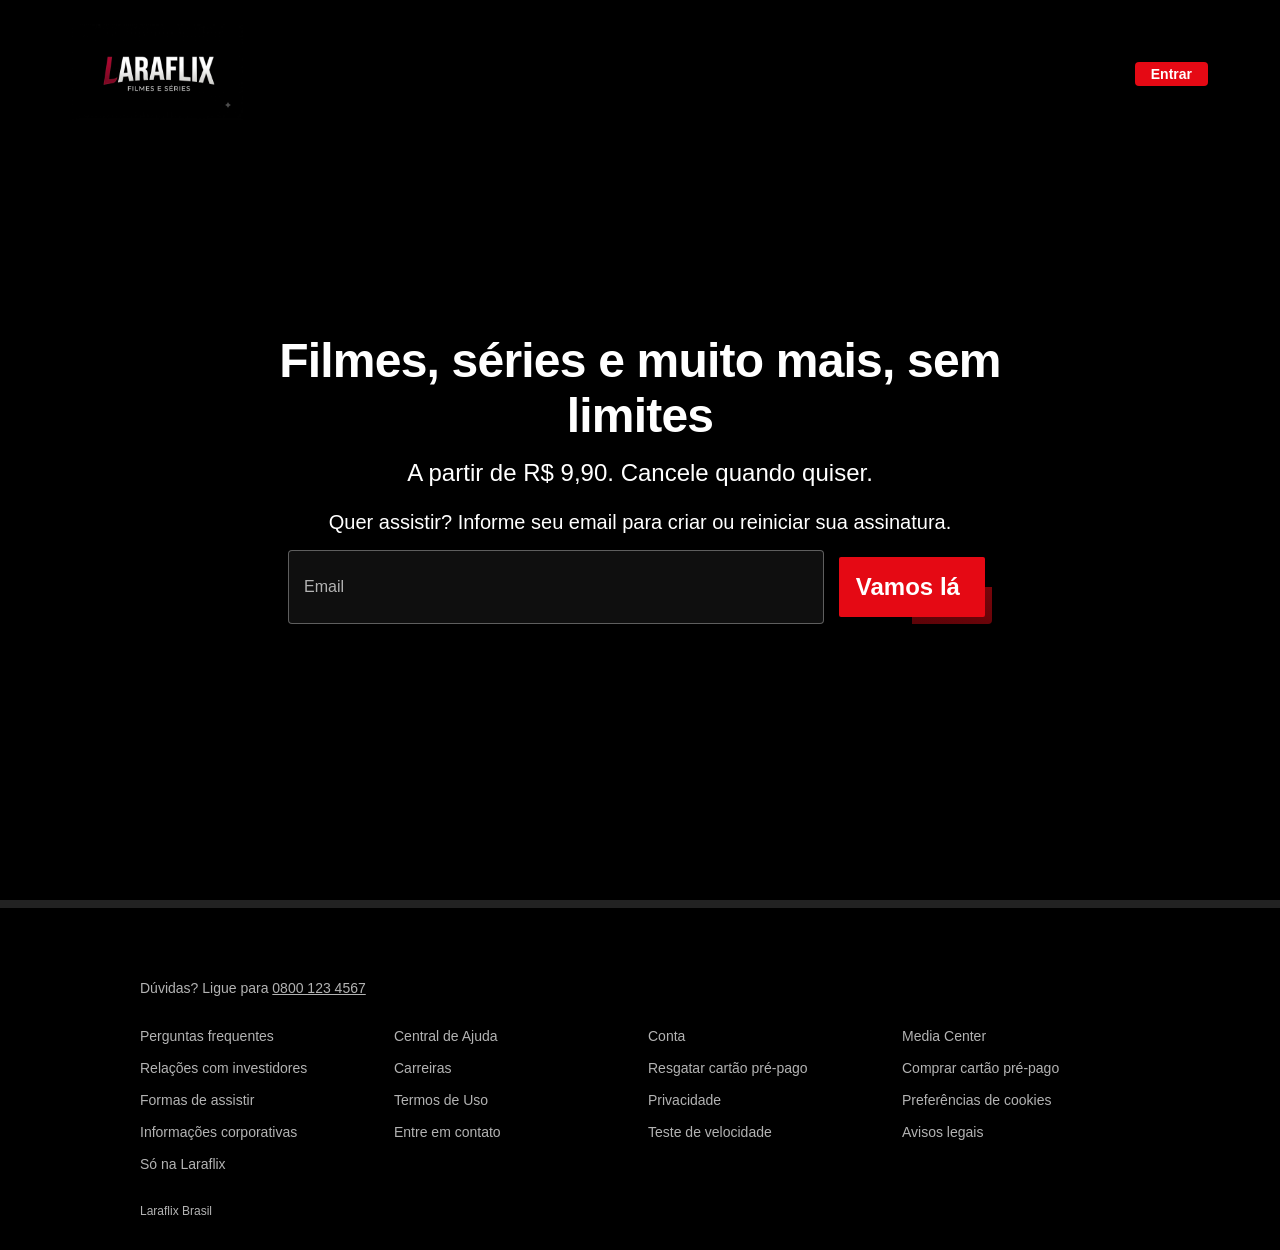
==== Módulo_02/index.html @ de3150d5 "Atividades do módulo 01 e 02" ====
<!DOCTYPE html>
<html lang="pt-BR">

<head>
    <meta charset="UTF-8">
    <meta name="viewport" content="width=device-width, initial-scale=1.0">
    <title>Laraflix</title>
    <link rel="stylesheet" href="style.css">
</head>

<body>

    <header class="main-header">
        <div class="header-container">
            <a href="index.html" class="logo-link">
                <img class="logo" src="Imagens para o site/watermarked_img_7623017582704146516.jpg" alt="Laraflix">
            </a>
            <div class="header-actions">
                <button class="btn btn-primary">Entrar</button>
            </div>
        </div>
    </header>

    <main class="hero">
        <div class="hero-background">
            <div class="hero-overlay"></div>
        </div>

        <div class="hero-content">
            <h1>Filmes, séries e muito mais, sem limites</h1>
            <p class="subtitle">A partir de R$ 9,90. Cancele quando quiser.</p>
            <form class="cta-form" id="registrationForm" novalidate>
                <h3>Quer assistir? Informe seu email para criar ou reiniciar sua assinatura.</h3>
                <div class="form-group-container">
                    <div class="form-group">
                        <input type="email" id="userEmail" placeholder=" " required>
                        <label for="userEmail">Email</label>
                        <button type="button" id="btnSubmitCadastro" class="btn animated-border-btn">
                            <span class="btn-content">
                                Vamos lá
                                <svg viewBox="0 0 24 24" fill="currentColor" width="24" height="24">
                                    <path d="M8.59 16.59L13.17 12 8.59 7.41 10 6l6 6-6 6-1.41-1.41z"></path>
                                </svg>
                            </span>
                        </button>
                    </div>
                    <div id="emailError" class="error-message"></div>
                </div>
            </form>
        </div>
    </main>

    <footer class="main-footer">
        <div class="footer-container">
            <p class="footer-top">Dúvidas? Ligue para <a href="tel:08001234567">0800 123 4567</a></p>

            <ul class="footer-links">
                <li><a href="#">Perguntas frequentes</a></li>
                <li><a href="#">Central de Ajuda</a></li>
                <li><a href="#">Conta</a></li>
                <li><a href="#">Media Center</a></li>
                <li><a href="#">Relações com investidores</a></li>
                <li><a href="#">Carreiras</a></li>
                <li><a href="#">Resgatar cartão pré-pago</a></li>
                <li><a href="#">Comprar cartão pré-pago</a></li>
                <li><a href="#">Formas de assistir</a></li>
                <li><a href="#">Termos de Uso</a></li>
                <li><a href="#">Privacidade</a></li>
                <li><a href="#">Preferências de cookies</a></li>
                <li><a href="#">Informações corporativas</a></li>
                <li><a href="#">Entre em contato</a></li>
                <li><a href="#">Teste de velocidade</a></li>
                <li><a href="#">Avisos legais</a></li>
                <li><a href="#">Só na Laraflix</a></li>
            </ul>

            <p class="footer-country">Laraflix Brasil</p>
        </div>
    </footer>

    <script src="script.js"></script>
</body>

</html>
---- Módulo_02/style.css ----
/* RESET E VARIÁVEIS */
:root {
    --primary-color: #e50914;
    --primary-hover: #c40812;
    --bg-dark: #000000;
    --text-color: #ffffff;
    --text-muted: #b3b3b3;
    --input-bg: rgba(22, 22, 22, 0.7);
    --input-border: rgba(128, 128, 128, 0.7);
}

* {
    margin: 0;
    padding: 0;
    box-sizing: border-box;
}

body {
    font-family: 'Segoe UI', Roboto, Helvetica, Arial, sans-serif;
    background-color: var(--bg-dark);
    color: var(--text-color);
    -webkit-font-smoothing: antialiased;
    overflow-x: hidden;
}

/* HEADER */
.main-header {
    position: absolute;
    top: 0;
    left: 0;
    width: 100%;
    z-index: 10;
    background: linear-gradient(to bottom, rgba(0,0,0,0.7) 0%, rgba(0,0,0,0) 100%);
}

.header-container {
    max-width: 1200px;
    margin: 0 auto;
    padding: 1.5rem 2rem;
    display: flex;
    justify-content: space-between;
    align-items: center;
}

.logo {
    height: 6rem;
    object-fit: contain;
}

.header-actions {
    display: flex;
    gap: 0.75rem;
}

.language-select {
    background: rgba(0, 0, 0, 0.4);
    color: var(--text-color);
    border: 1px solid var(--input-border);
    padding: 0.25rem 1rem;
    border-radius: 0.25rem;
    font-size: 0.875rem;
    cursor: pointer;
}

/* BOTÕES */
.btn {
    border: none;
    border-radius: 0.25rem;
    font-weight: 600;
    cursor: pointer;
    transition: background-color 0.2s ease;
}

.btn-primary {
    background-color: var(--primary-color);
    color: var(--text-color);
    padding: 0.25rem 1rem;
    font-size: 0.875rem;
}

.btn-primary:hover {
    background-color: var(--primary-hover);
}

/* HERO SECTION */
.hero {
    position: relative;
    height: 100vh;
    min-height: 43.75rem;
    display: flex;
    align-items: center;
    justify-content: center;
    text-align: center;
    padding: 0 2rem;
}

.hero-background {
    position: absolute;
    top: 0;
    left: 0;
    width: 100%;
    height: 100%;
    z-index: 1;
}

.hero-background img {
    width: 100%;
    height: 100%;
    object-fit: cover;
}

.hero-overlay {
    position: absolute;
    top: 0;
    left: 0;
    width: 100%;
    height: 100%;
    background: radial-gradient(circle, rgba(0,0,0,0.4) 0%, rgba(0,0,0,0.8) 100%);
}

.hero-content {
    position: relative;
    z-index: 2;
    max-width: 51rem;
    width: 100%;
    margin-top: 3.5rem;
}

.hero-content h1 {
    font-size: 3rem;
    font-weight: 900;
    letter-spacing: -0.05rem;
    margin-bottom: 1rem;
}

.hero-content .subtitle {
    font-size: 1.5rem;
    margin-bottom: 1.5rem;
    font-weight: 400;
}

/* FORMULÁRIO CTA */
.cta-form h3 {
    font-size: 1.25rem;
    font-weight: 400;
    margin-bottom: 1rem;
}

.form-group {
    display: flex;
    justify-content: center;
    gap: 0.5rem;
    max-width: 44rem;
    margin: 0 auto;
    position: relative;
}

.form-group autocomplete-wrapper {
    position: relative;
    flex-grow: 1;
}

.form-group input {
    flex-grow: 1;
    background: var(--input-bg);
    border: 1px solid var(--input-border);
    padding: 1.5rem 1rem 0.5rem 1rem;
    color: var(--text-color);
    font-size: 1rem;
    border-radius: 0.25rem;
    width: 100%;
}

.form-group input:focus {
    outline: 2px solid var(--text-color);
}

/* Floating Label Logic */
.form-group label {
    position: absolute;
    left: 1rem;
    top: 50%;
    transform: translateY(-50%);
    color: var(--text-muted);
    transition: all 0.2s ease;
    pointer-events: none;
    font-size: 1rem;
}

.form-group input:focus ~ label,
.form-group input:not(:placeholder-shown) ~ label {
    top: 0.5rem;
    transform: translateY(0);
    font-size: 0.75rem;
}

/* BOTÃO COM BORDA ANIMADA */
.animated-border-btn {
    position: relative;
    overflow: hidden;
    padding: 0 !important;
    border: none;
    border-radius: 0.25rem;
    cursor: pointer;
    background: var(--bg-dark);
    display: flex;
    align-items: center;
    justify-content: center;
    
    /* Força o botão a ter uma altura definida pelo conteúdo + a borda desejada */
    height: 100%; 
}

.animated-border-btn::before {
    content: '';
    position: absolute;
    height: 350%;
    width: 350%;
    top: 50%;
    left: 50%;
    background: conic-gradient(
        transparent,
        transparent,
        transparent,
        var(--primary-color)
    );
    animation: rotate-btn 3s linear infinite;
}

.animated-border-btn .btn-content {
    position: relative;
    z-index: 1;
    display: flex;
    align-items: center;
    justify-content: center;
    gap: 0.5rem;
    white-space: nowrap;
    
    background-color: var(--primary-color);
    color: var(--text-color);
    font-size: 1.5rem;
    font-weight: 600;
    
    margin: 7px; 
    flex-grow: 1;
    width: calc(100% - 14px);  /* Força o desconto exato da margem na largura */
    height: calc(100% - 14px); /* Força o desconto exato da margem na altura */
    
    padding: 1rem 2rem;
    border-radius: calc(0.25rem - 2px);
    transition: background-color 0.2s ease;
}

/* Para a animação e esconde o gradiente cônico */
.animated-border-btn:hover::before {
    animation-play-state: paused;
    background: transparent; 
}

/* Força a base do botão a adotar a cor de hover */
.animated-border-btn:hover {
    background-color: var(--primary-hover);
}

/* Garante que o miolo também adote a mesma cor de hover */
.animated-border-btn:hover .btn-content {
    background-color: var(--primary-hover);
}

/* Animação de rotação corrigida para o escopo do botão */
@keyframes rotate-btn {
    from {
        transform: translate(-50%, -50%) rotate(0deg);
    }
    to {
        transform: translate(-50%, -50%) rotate(360deg);
    }
}

/* AJUSTE DE RESPONSIVIDADE CORRIGIDO */
@media (max-width: 740px) {
    .animated-border-btn {
        width: 100%;
    }
    .animated-border-btn .btn-content {
        font-size: 1.25rem;
        padding: 0.75rem;
        width: calc(100% - 14px);
        height: calc(100% - 14px);
    }
}

.btn-cta:hover {
    background-color: var(--primary-hover);
}

/* FOOTER */
.main-footer {
    background-color: rgba(0, 0, 0, 0.75);
    padding: 4.5rem 2rem 2rem 2rem;
    border-top: 8px solid #222;
    color: var(--text-muted);
    font-size: 0.875rem;
}

.footer-container {
    max-width: 1000px;
    margin: 0 auto;
}

.footer-top {
    margin-bottom: 2rem;
}

.footer-top a {
    color: var(--text-muted);
    text-decoration: underline;
}

.footer-links {
    display: grid;
    grid-template-columns: repeat(4, 1fr);
    gap: 1rem;
    list-style: none;
    margin-bottom: 2rem;
}

.footer-links a {
    color: var(--text-muted);
    text-decoration: none;
}

.footer-links a:hover {
    text-decoration: underline;
}

.footer-lang {
    margin-bottom: 1.5rem;
    display: block;
}

.footer-country {
    font-size: 0.75rem;
}

/* RESPONSIVIDADE */
@media (max-width: 740px) {
    .hero-content h1 { font-size: 2rem; }
    .hero-content .subtitle { font-size: 1.25rem; }
    .form-group {
        flex-direction: column;
        gap: 1rem;
    }
    .form-group label {
        top: 25%;
    }
    .btn-cta {
        padding: 0.75rem;
        justify-content: center;
        font-size: 1.25rem;
    }
    .footer-links {
        grid-template-columns: repeat(2, 1fr);
    }
}

.form-group-container {
    max-width: 44rem;
    margin: 0 auto;
    text-align: left;
}

.error-message {
    color: #eb5757;
    font-size: 0.875rem;
    margin-top: 0.5rem;
    padding-left: 0.5rem;
    display: none;
}
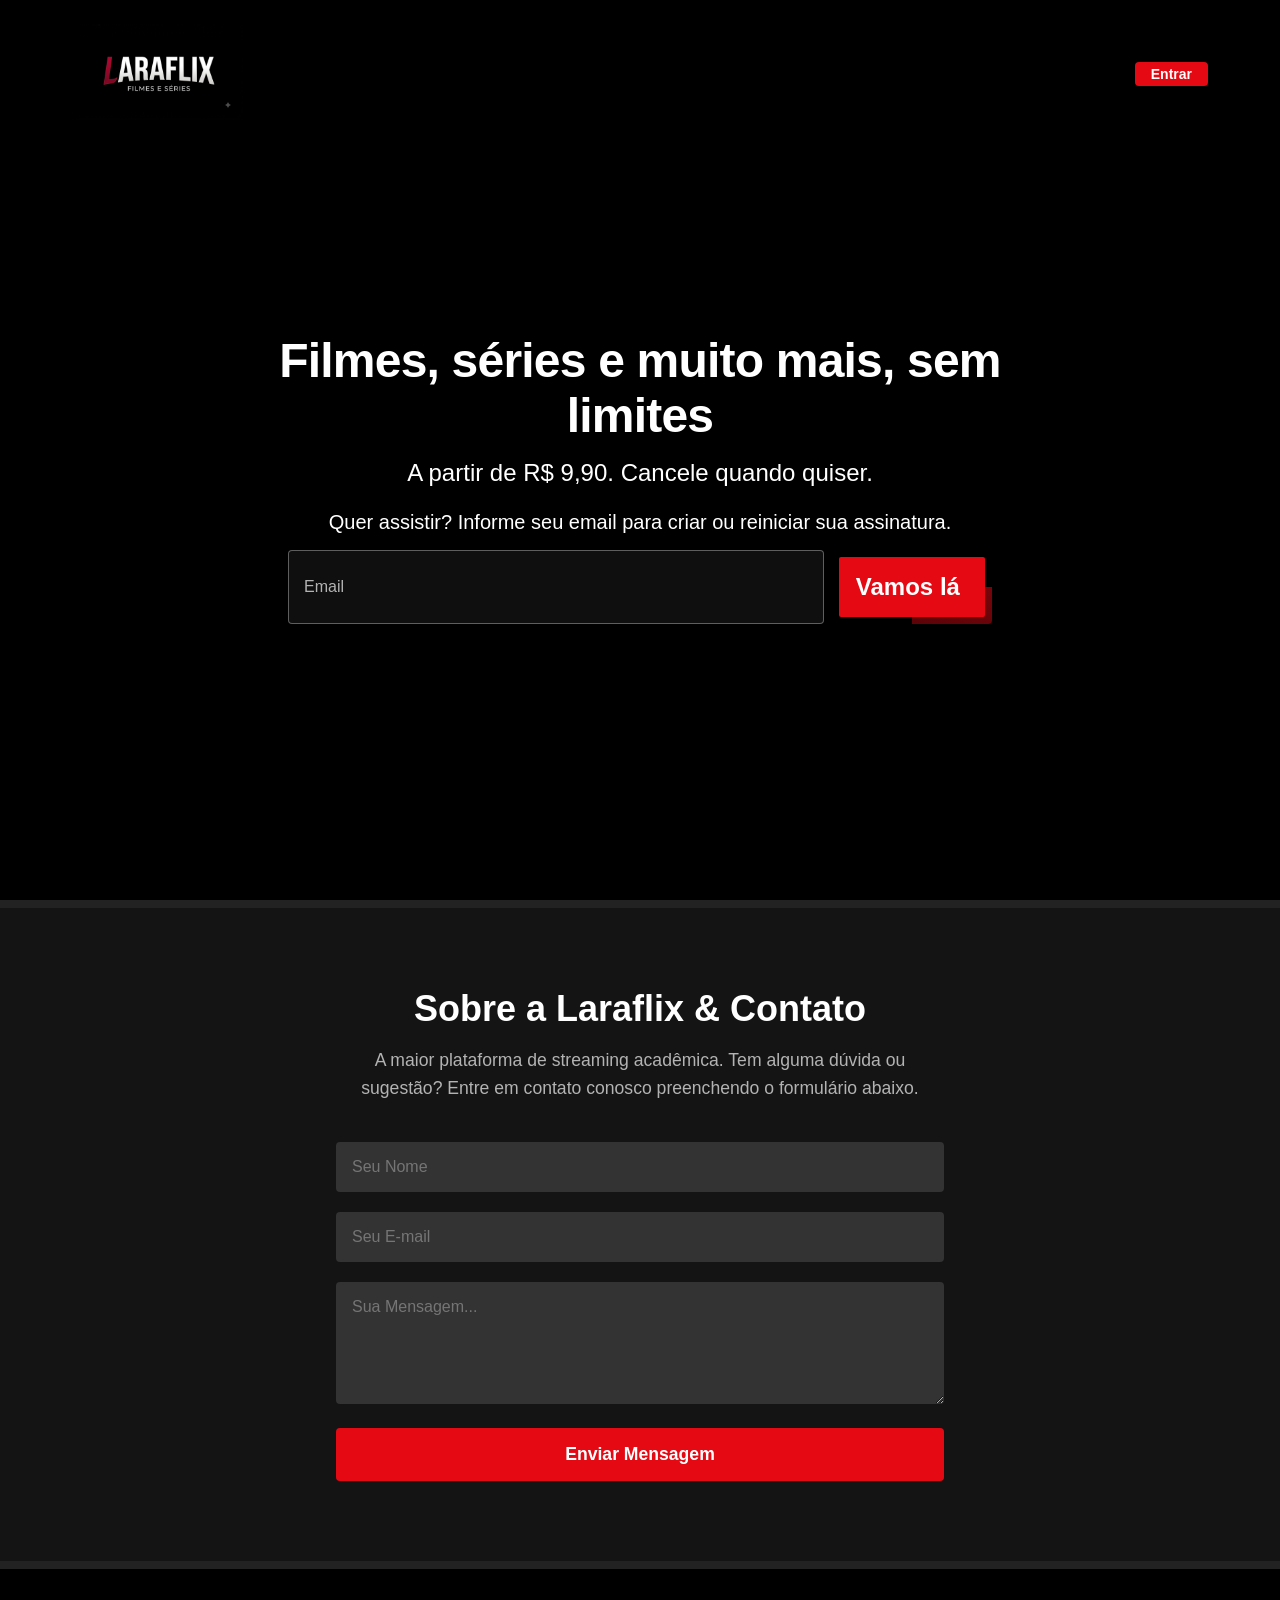
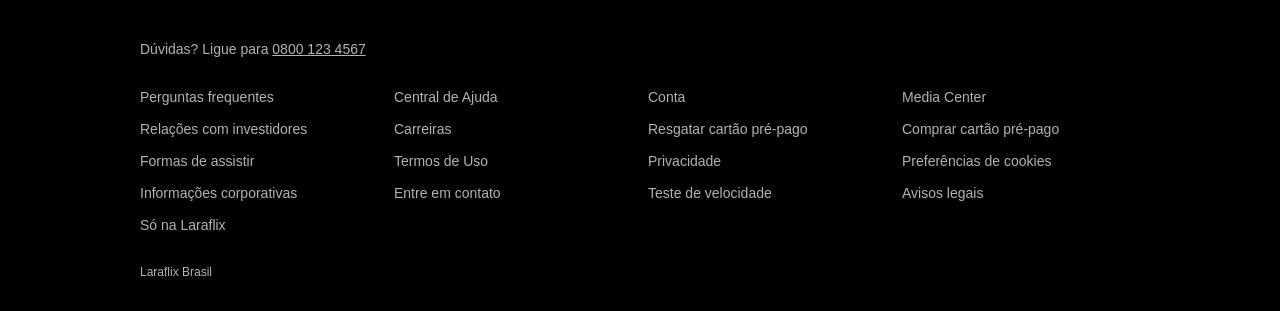
==== commit dccf0f1a: "Pequenos ajustes para o campo sobre" ====
--- a/Módulo_02/index.html
+++ b/Módulo_02/index.html
@@ -49,6 +49,27 @@
             </form>
         </div>
     </main>
+    
+    <section class="contact-section" id="contato">
+        <div class="contact-container">
+            <h2>Sobre a Laraflix & Contato</h2>
+            <p>A maior plataforma de streaming acadêmica. Tem alguma dúvida ou sugestão? Entre em contato conosco preenchendo o formulário abaixo.</p>
+            
+            <form class="contact-form" id="contactForm">
+                <div class="contact-group">
+                    <input type="text" id="contactName" required placeholder="Seu Nome">
+                </div>
+                <div class="contact-group">
+                    <input type="email" id="contactEmail" required placeholder="Seu E-mail">
+                </div>
+                <div class="contact-group">
+                    <textarea id="contactMessage" rows="5" required placeholder="Sua Mensagem..."></textarea>
+                </div>
+                <button type="submit" class="btn btn-submit">Enviar Mensagem</button>
+                <div id="contactSuccess" class="contact-success-msg"></div>
+            </form>
+        </div>
+    </section>
 
     <footer class="main-footer">
         <div class="footer-container">
--- a/Módulo_02/style.css
+++ b/Módulo_02/style.css
@@ -376,4 +376,86 @@
     margin-top: 0.5rem;
     padding-left: 0.5rem;
     display: none;
+}
+
+/* SEÇÃO DE CONTATO E SOBRE */
+.contact-section {
+    background-color: #141414;
+    padding: 5rem 2rem;
+    border-top: 8px solid #222;
+    text-align: center;
+}
+
+.contact-container {
+    max-width: 38rem;
+    margin: 0 auto;
+}
+
+.contact-section h2 {
+    font-size: 2.25rem;
+    font-weight: 700;
+    margin-bottom: 1rem;
+}
+
+.contact-section p {
+    color: var(--text-muted);
+    margin-bottom: 2.5rem;
+    font-size: 1.1rem;
+    line-height: 1.6;
+}
+
+.contact-form {
+    display: flex;
+    flex-direction: column;
+    gap: 1.25rem;
+}
+
+.contact-group input,
+.contact-group textarea {
+    width: 100%;
+    padding: 1rem;
+    background: #333;
+    border: none;
+    border-radius: 0.25rem;
+    color: var(--text-color);
+    font-size: 1rem;
+    font-family: inherit;
+}
+
+.contact-group input:focus,
+.contact-group textarea:focus {
+    outline: 2px solid var(--text-color);
+    background: #444;
+}
+
+.btn-submit {
+    background-color: var(--primary-color);
+    color: var(--text-color);
+    padding: 1rem;
+    font-size: 1.1rem;
+    border-radius: 0.25rem;
+    transition: background-color 0.2s;
+}
+
+.btn-submit:hover {
+    background-color: var(--primary-hover);
+}
+
+.contact-success-msg {
+    display: none;
+    color: #27ae60;
+    font-weight: 600;
+    margin-top: 1rem;
+}
+
+/* CORREÇÃO DO BUG DO MOBILE (LABEL DESALINHADO) */
+@media (max-width: 740px) {
+    .form-group label {
+        top: 1.5rem !important; /* Ajusta o alinhamento quando o form vira coluna */
+        transform: translateY(0) !important;
+    }
+    .form-group input:focus ~ label,
+    .form-group input:not(:placeholder-shown) ~ label {
+        top: 0.25rem !important;
+    }
 }
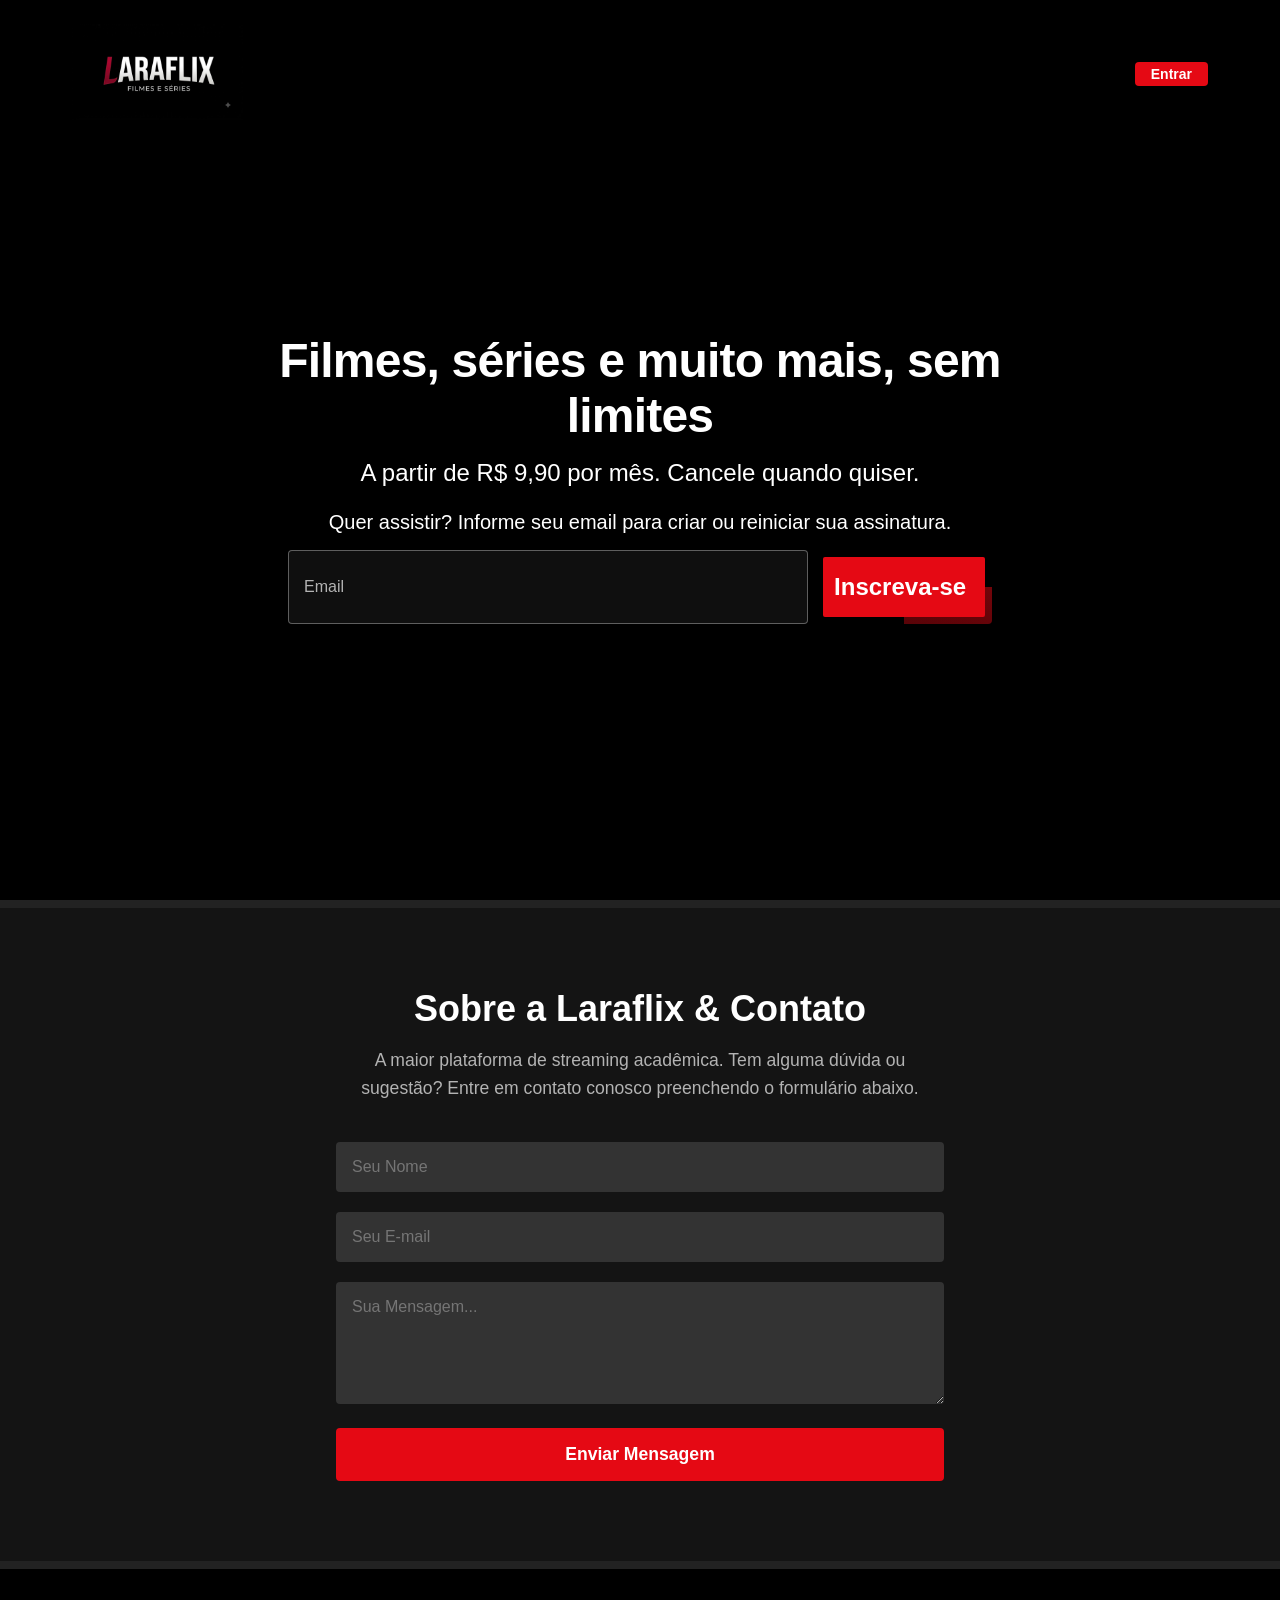
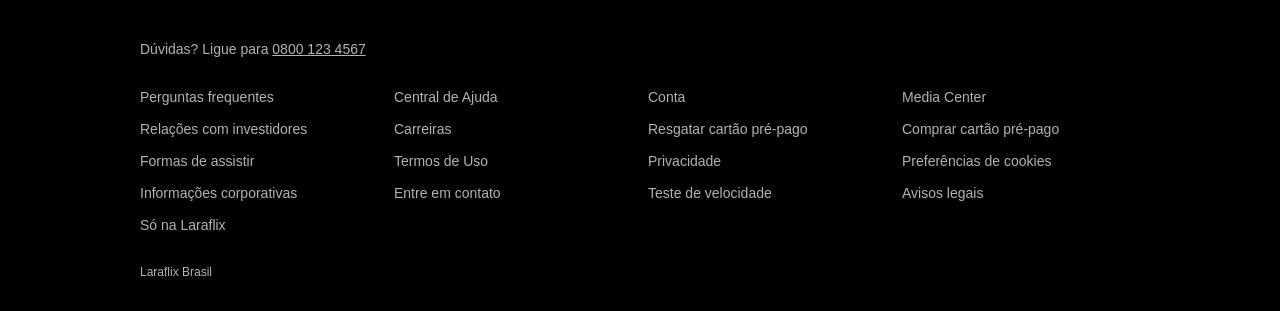
==== commit cb9a5ba5: "Atualizado a palavra 'Vamos lá' para 'Inscreva-se'" ====
--- a/Módulo_02/index.html
+++ b/Módulo_02/index.html
@@ -16,7 +16,8 @@
                 <img class="logo" src="Imagens para o site/watermarked_img_7623017582704146516.jpg" alt="Laraflix">
             </a>
             <div class="header-actions">
-                <button class="btn btn-primary">Entrar</button>
+                <a href="login.html" class="btn btn-primary"
+                    style="text-decoration: none; display: flex; align-items: center;">Entrar</a>
             </div>
         </div>
     </header>
@@ -28,7 +29,7 @@
 
         <div class="hero-content">
             <h1>Filmes, séries e muito mais, sem limites</h1>
-            <p class="subtitle">A partir de R$ 9,90. Cancele quando quiser.</p>
+            <p class="subtitle">A partir de R$ 9,90 por mês. Cancele quando quiser.</p>
             <form class="cta-form" id="registrationForm" novalidate>
                 <h3>Quer assistir? Informe seu email para criar ou reiniciar sua assinatura.</h3>
                 <div class="form-group-container">
@@ -37,7 +38,7 @@
                         <label for="userEmail">Email</label>
                         <button type="button" id="btnSubmitCadastro" class="btn animated-border-btn">
                             <span class="btn-content">
-                                Vamos lá
+                                Inscreva-se
                                 <svg viewBox="0 0 24 24" fill="currentColor" width="24" height="24">
                                     <path d="M8.59 16.59L13.17 12 8.59 7.41 10 6l6 6-6 6-1.41-1.41z"></path>
                                 </svg>
@@ -49,12 +50,13 @@
             </form>
         </div>
     </main>
-    
+
     <section class="contact-section" id="contato">
         <div class="contact-container">
             <h2>Sobre a Laraflix & Contato</h2>
-            <p>A maior plataforma de streaming acadêmica. Tem alguma dúvida ou sugestão? Entre em contato conosco preenchendo o formulário abaixo.</p>
-            
+            <p>A maior plataforma de streaming acadêmica. Tem alguma dúvida ou sugestão? Entre em contato conosco
+                preenchendo o formulário abaixo.</p>
+
             <form class="contact-form" id="contactForm">
                 <div class="contact-group">
                     <input type="text" id="contactName" required placeholder="Seu Nome">
